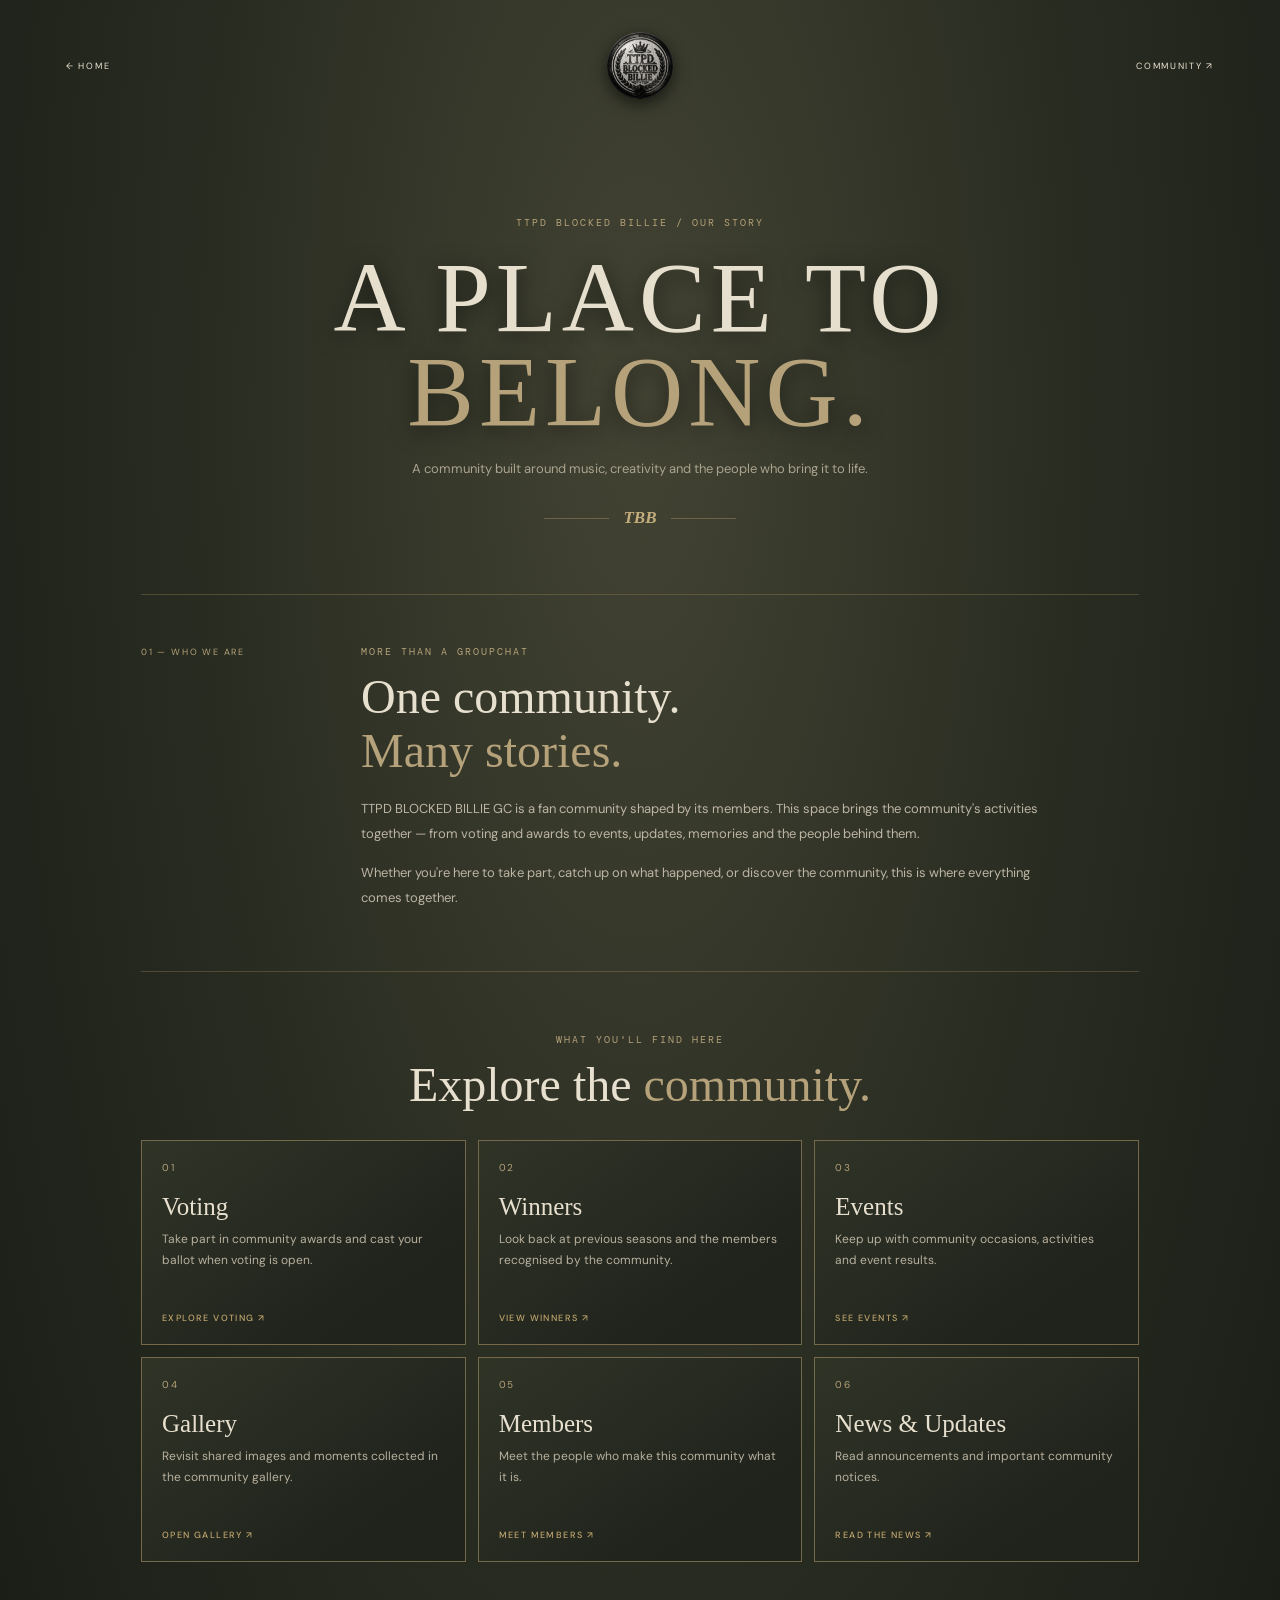
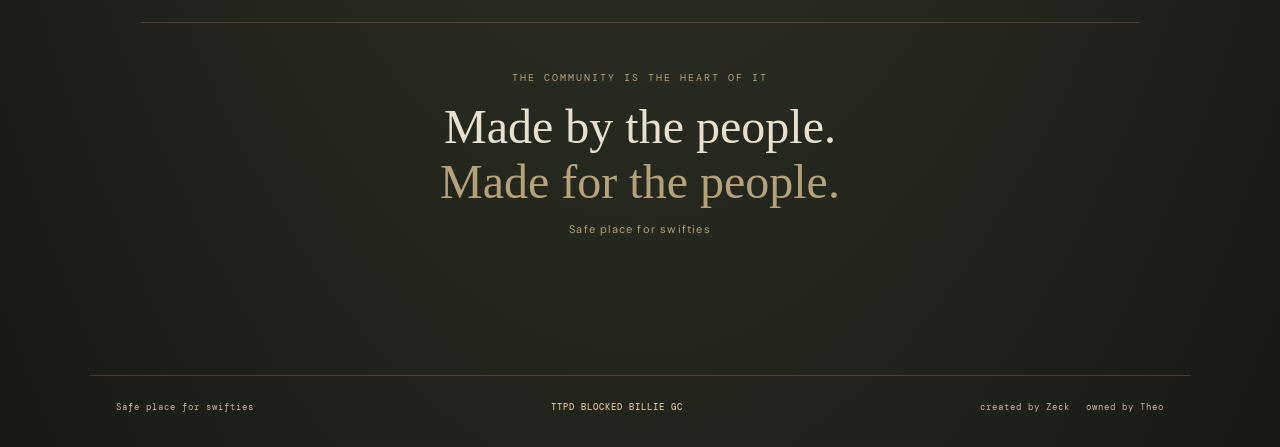
==== about.html @ 5ebf049f "Add files via upload" ====
<!doctype html>
<html lang="en">
<head>
  <meta charset="utf-8">
  <meta name="viewport" content="width=device-width, initial-scale=1">
  <meta name="description" content="About TTPD BLOCKED BILLIE GC.">
  <title>About Us — TTPD BLOCKED BILLIE</title>
  <link rel="stylesheet" href="styles.css">
  <link rel="stylesheet" href="homepage-preview.css">
  <link rel="stylesheet" href="about-page.css">
</head>
<body class="home-preview about-preview">
  <header class="home-topbar">
    <a class="back-home" href="index.html">← HOME</a>
    <a class="home-emblem" href="index.html" aria-label="TTPD BLOCKED BILLIE home"><img src="site-logo.png" alt="TTPD BLOCKED BILLIE logo" onerror="this.style.display='none';this.parentElement.parentElement.classList.add('logo-not-added')"><span class="logo-fallback">ADD LOGO</span></a>
    <a class="voting-top-link" href="members.html">COMMUNITY ↗</a>
  </header>

  <main class="about-shell">
    <section class="about-hero">
      <div class="home-kicker">TTPD BLOCKED BILLIE / OUR STORY</div>
      <h1>A PLACE TO<br><em>BELONG.</em></h1>
      <p class="about-lead">A community built around music, creativity and the people who bring it to life.</p>
      <div class="about-ornament"><span></span><b>TBB</b><span></span></div>
    </section>

    <section class="about-intro">
      <div class="about-side-label">01 — WHO WE ARE</div>
      <div class="about-copy">
        <span class="home-kicker">MORE THAN A GROUPCHAT</span>
        <h2>One community.<br><em>Many stories.</em></h2>
        <p>TTPD BLOCKED BILLIE GC is a fan community shaped by its members. This space brings the community's activities together — from voting and awards to events, updates, memories and the people behind them.</p>
        <p>Whether you're here to take part, catch up on what happened, or discover the community, this is where everything comes together.</p>
      </div>
    </section>

    <section class="about-values">
      <div class="about-values-heading">
        <span class="home-kicker">WHAT YOU'LL FIND HERE</span>
        <h2>Explore the <em>community.</em></h2>
      </div>
      <div class="about-value-grid">
        <a class="about-value-card" href="voting.html"><span>01</span><h3>Voting</h3><p>Take part in community awards and cast your ballot when voting is open.</p><b>EXPLORE VOTING ↗</b></a>
        <a class="about-value-card" href="winners.html"><span>02</span><h3>Winners</h3><p>Look back at previous seasons and the members recognised by the community.</p><b>VIEW WINNERS ↗</b></a>
        <a class="about-value-card" href="events.html"><span>03</span><h3>Events</h3><p>Keep up with community occasions, activities and event results.</p><b>SEE EVENTS ↗</b></a>
        <a class="about-value-card" href="gallery.html"><span>04</span><h3>Gallery</h3><p>Revisit shared images and moments collected in the community gallery.</p><b>OPEN GALLERY ↗</b></a>
        <a class="about-value-card" href="members.html"><span>05</span><h3>Members</h3><p>Meet the people who make this community what it is.</p><b>MEET MEMBERS ↗</b></a>
        <a class="about-value-card" href="news.html"><span>06</span><h3>News & Updates</h3><p>Read announcements and important community notices.</p><b>READ THE NEWS ↗</b></a>
      </div>
    </section>

    <section class="about-signoff">
      <span class="home-kicker">THE COMMUNITY IS THE HEART OF IT</span>
      <h2>Made by the people.<br><em>Made for the people.</em></h2>
      <p>Safe place for swifties</p>
    </section>
  </main>

  <footer class="home-footer">
    <p>Safe place for swifties</p>
    <strong>TTPD BLOCKED BILLIE GC</strong>
    <div><span>created by Zeck</span><span>owned by Theo</span></div>
  </footer>
</body>
</html>
---- styles.css ----
@import url('https://fonts.googleapis.com/css2?family=DM+Mono:wght@400;500&family=DM+Sans:wght@400;500;600;700&family=Playfair+Display:ital,wght@0,600;0,700;1,600;1,700&display=swap');
:root{--ink:#211d1d;--paper:#f4f0e9;--pink:#e9b9c2;--red:#8c3446;--muted:#817777;--line:#d8cec5;--dark:#211d20;--cream:#f8f3ec}
*{box-sizing:border-box}html{scroll-behavior:smooth}body{margin:0;background:var(--paper);color:var(--ink);font-family:'DM Sans',sans-serif}a{color:inherit;text-decoration:none}.site-header{height:76px;padding:0 6vw;display:flex;align-items:center;justify-content:space-between;border-bottom:1px solid var(--line);background:rgba(244,240,233,.94);position:sticky;top:0;z-index:10;backdrop-filter:blur(12px)}.brand{display:flex;align-items:center;gap:12px;font-size:12px;font-weight:700;letter-spacing:.13em}.brand-mark{width:34px;height:34px;display:grid;place-items:center;background:var(--red);color:white;font-family:'Playfair Display';font-size:15px;border-radius:50%}nav{display:flex;gap:28px;font-size:12px;font-weight:600}nav a:hover{color:var(--red)}.admin-link{color:var(--red)}.menu-toggle{display:none;background:none;border:0;font-size:23px}.hero{padding:115px 10vw 100px;min-height:570px;background:linear-gradient(115deg,rgba(33,29,32,.94),rgba(69,38,47,.88)),radial-gradient(circle at 80% 20%,#a86b79,#211d20);color:var(--cream);position:relative;overflow:hidden}.hero:after{content:"TBB";position:absolute;right:6vw;bottom:-100px;font-family:'Playfair Display';font-size:360px;color:rgba(255,255,255,.035);font-weight:700}.eyebrow{font-family:'DM Mono',monospace;font-size:10px;letter-spacing:.18em;color:var(--red);font-weight:500}.hero .eyebrow{color:#e9b9c2}.hero h1{font-family:'Playfair Display',serif;font-size:clamp(48px,7vw,92px);line-height:.98;max-width:900px;margin:25px 0}.hero h1 em{color:var(--pink);font-weight:600}.hero p{font-size:16px;line-height:1.7;max-width:520px;color:#e0d6d3}.hero-actions{display:flex;gap:12px;margin-top:32px}.button{border:0;padding:13px 20px;font:600 12px 'DM Sans';letter-spacing:.04em;cursor:pointer;display:inline-flex;align-items:center;justify-content:center}.button.primary{background:var(--red);color:white}.button.primary:hover{background:#6f2738}.button.secondary{border:1px solid var(--line);background:transparent;color:inherit}.hero .button.secondary{border-color:#89747a;color:white}.button.small{padding:9px 13px}.hero-note{margin-top:55px;color:#b9a9a8;font:10px 'DM Mono';letter-spacing:.08em}.section{padding:85px 10vw;border-bottom:1px solid var(--line)}.section-heading{display:flex;justify-content:space-between;align-items:end;gap:20px}.section h2{font:600 clamp(34px,4vw,52px) 'Playfair Display';margin:12px 0 0}.section-aside{font:10px 'DM Mono';color:var(--muted);letter-spacing:.08em}.section-intro{color:var(--muted);font-size:14px;line-height:1.7;max-width:650px;margin:17px 0 32px}.category-grid{display:grid;grid-template-columns:repeat(2,minmax(0,1fr));gap:14px;margin-bottom:22px}.category-card{padding:23px;background:#fffaf5;border:1px solid var(--line)}.category-card h3{font:600 21px 'Playfair Display';margin:0 0 15px}.nominee{display:flex;align-items:center;gap:10px;padding:10px 0;border-top:1px solid #eee5dd;font-size:13px;cursor:pointer}.nominee input{accent-color:var(--red)}.fine-print{font-size:10px;color:var(--muted);line-height:1.6;max-width:760px;margin-top:18px}.form-message{font-size:12px;color:var(--red);min-height:18px}.notice{padding:16px;background:#f0e2e3;color:#722d3d;font-size:13px}.hidden{display:none!important}.dark-section{background:var(--dark);color:var(--cream);border:0}.dark-section .eyebrow{color:var(--pink)}.dark-section .section-intro,.dark-section .section-aside{color:#b9adae}.event-grid{display:grid;grid-template-columns:repeat(3,minmax(0,1fr));gap:15px}.event-card{border:1px solid #55464a;padding:22px;background:#2b2529}.event-card h3{font:600 23px 'Playfair Display';margin:0 0 8px}.event-card p{color:#c5b7b7;font-size:12px}.event-card ul{padding-left:18px;font-size:12px;line-height:1.9}.member-grid{display:grid;grid-template-columns:repeat(3,minmax(0,1fr));gap:15px}.member-card{background:#fffaf5;border:1px solid var(--line);padding:22px;min-height:150px}.member-top{display:flex;align-items:center;gap:13px}.avatar{width:48px;height:48px;border-radius:50%;object-fit:cover;background:#e8d6d7;display:grid;place-items:center;color:var(--red);font:20px 'Playfair Display'}.member-card h3{font:600 20px 'Playfair Display';margin:0}.handle{font:10px 'DM Mono';color:var(--red);margin-top:4px}.member-card p{font-size:12px;color:var(--muted);line-height:1.6}.newsletter-section{display:grid;grid-template-columns:.9fr 1.1fr;gap:8vw;background:#eadfe0}.newsletter-section .section-intro{max-width:400px}.announcement-list{display:grid;gap:12px}.announcement{padding:19px 21px;background:#f8f3ec;border-left:3px solid var(--red)}.announcement time{font:10px 'DM Mono';color:var(--red)}.announcement h3{font:600 20px 'Playfair Display';margin:7px 0}.announcement p{font-size:12px;line-height:1.7;color:#655b5b;white-space:pre-wrap}.admin-section{background:#eee7df}.admin-panel{margin-top:25px;padding:25px;background:#faf7f1;border:1px solid var(--line)}.login-form{display:flex;gap:10px;flex-wrap:wrap}.admin-panel input,.admin-panel select,.admin-panel textarea{width:100%;padding:11px;border:1px solid var(--line);background:#fffdf9;font:12px 'DM Sans';margin:5px 0}.login-form input{width:auto;min-width:220px}.admin-grid{display:grid;grid-template-columns:repeat(2,minmax(0,1fr));gap:14px;margin-top:20px}.admin-card{padding:18px;background:white;border:1px solid var(--line)}.admin-card h3{font:600 19px 'Playfair Display';margin:0 0 12px}.admin-card form{display:grid;gap:5px}.admin-card textarea{min-height:90px;resize:vertical}.switch-line{display:flex;gap:10px;align-items:center;font-size:12px;margin:15px 0}.switch-line input{width:auto}.admin-top{display:flex;align-items:center;justify-content:space-between}footer{padding:25px 10vw;display:flex;justify-content:space-between;font:10px 'DM Mono';letter-spacing:.1em;color:var(--muted)}.muted{color:var(--muted);font-size:13px}
@media(max-width:760px){.site-header{padding:0 5vw}.menu-toggle{display:block}nav{display:none;position:absolute;top:75px;left:0;right:0;padding:20px 6vw;background:var(--paper);border-bottom:1px solid var(--line);flex-direction:column;gap:17px}nav.open{display:flex}.hero{padding:90px 7vw 75px;min-height:500px}.hero:after{font-size:200px;bottom:-45px}.section{padding:65px 7vw}.category-grid,.event-grid,.member-grid,.admin-grid,.newsletter-section{grid-template-columns:1fr}.section-heading{align-items:start;flex-direction:column;gap:10px}.login-form{display:grid}.login-form input{width:100%}footer{padding:22px 7vw;gap:12px;flex-direction:column}}
---- homepage-preview.css ----
@import url('https://fonts.googleapis.com/css2?family=DM+Mono:wght@400;500&family=DM+Sans:wght@400;500;600;700&family=Playfair+Display:ital,wght@0,500;0,600;1,500;1,600&display=swap');
:root{--olive:#292d22;--olive2:#34382a;--charcoal:#171914;--bronze:#a58d5c;--gold:#c0a66e;--cream:#e8e0cf;--muted:#aaa38f;--line:#76694a}
*{box-sizing:border-box}html{scroll-behavior:smooth}body.home-preview{margin:0;background:var(--charcoal);color:var(--cream);font-family:'DM Sans',sans-serif}body.home-preview a{color:inherit;text-decoration:none}body.home-preview button,body.home-preview input,body.home-preview textarea,body.home-preview select{font:inherit}.home-topbar{height:82px;max-width:1200px;margin:auto;padding:0 26px;display:flex;align-items:center;justify-content:space-between;position:relative;z-index:10}.home-emblem{position:absolute;left:50%;transform:translateX(-50%);display:grid;place-items:center;width:48px;height:48px;border:1px solid var(--gold);border-radius:50%;color:var(--gold);font:italic 17px Georgia,serif;letter-spacing:1px}.emblem-ring{display:grid;place-items:center;width:39px;height:39px;border:1px solid #a58d5c66;border-radius:50%}.back-home,.voting-top-link,.topbar-actions a{color:#c4b58f;font-size:9px;letter-spacing:1.7px}.topbar-actions{display:flex;gap:20px}.news-bell{border:1px solid #a58d5c77;background:#ffffff08;color:var(--gold);width:34px;height:34px;border-radius:50%;cursor:pointer}.home-shell{max-width:1100px;margin:auto;padding:18px 26px 72px}.home-intro{text-align:center;padding:28px 0 36px}.home-kicker{color:#b5a27a;font:10px 'DM Mono',monospace;letter-spacing:2px}.home-intro h1{font:500 clamp(55px,10vw,112px)/.9 Georgia,serif;letter-spacing:5px;margin:18px 0 13px;color:#e8e0cf;text-shadow:0 5px 28px #0008}.home-intro h1 span{color:#b5a27a}.home-intro p{color:var(--muted);font-size:13px;letter-spacing:1px}.home-up-next{display:grid;grid-template-columns:1.1fr .9fr;gap:25px;padding:25px 28px;margin:0 0 28px;background:linear-gradient(130deg,#34382a,#22251d);border:1px solid #8c7951;box-shadow:0 12px 30px #0003}.up-next-copy h2{font:500 32px Georgia,serif;margin:10px 0;color:#e8e0cf}.up-next-copy p{color:#bdb5a4;font-size:12px;line-height:1.7}.up-next-date{color:#c0a66e;font:11px 'DM Mono';letter-spacing:1px;margin:12px 0}.text-link{display:inline-block;color:#c0a66e;font:10px 'DM Mono';letter-spacing:1.3px;margin-top:8px}.home-countdown-wrap{border-left:1px solid #a58d5c55;padding-left:25px;display:flex;flex-direction:column;justify-content:center}.home-countdown-clock{display:flex;gap:10px;flex-wrap:wrap;margin-top:15px}.home-countdown-clock>div{min-width:55px;padding:10px 8px;text-align:center;background:#17191488;border:1px solid #76694a}.home-countdown-clock strong{display:block;color:#e8e0cf;font:24px Georgia,serif}.home-countdown-clock span{display:block;color:#b5a27a;font-size:8px;letter-spacing:1px}.home-event-list{margin:26px 0 30px}.home-section-label{display:flex;justify-content:space-between;color:#b5a27a;font:9px 'DM Mono';letter-spacing:1.5px;margin-bottom:12px}.home-events-grid{display:grid;grid-template-columns:repeat(3,minmax(0,1fr));gap:10px}.home-events-grid .event-card{padding:14px;background:#24271e;border:1px solid #665b41}.home-events-grid .event-card h3{font:19px Georgia,serif;color:#e8e0cf}.home-events-grid .event-card p{color:#aaa38f;font-size:11px;line-height:1.6}.home-photo-strip{display:grid;grid-template-columns:repeat(3,1fr);gap:9px;margin:30px 0 34px}.photo-tile{height:112px;display:flex;flex-direction:column;align-items:center;justify-content:center;gap:5px;border:1px solid #8a7956;background:linear-gradient(135deg,#4a4a35,#25291f);color:#d9cba9;letter-spacing:2px;font-size:9px}.photo-tile strong{font:20px Georgia,serif;letter-spacing:1px}.tile-two{background:linear-gradient(135deg,#3a3a31,#252720)}.tile-three{background:linear-gradient(135deg,#484033,#27251e)}.home-card-grid{display:grid;grid-template-columns:1fr 1fr 1fr;grid-template-rows:repeat(2,145px);gap:12px}.home-nav-card{position:relative;display:flex;flex-direction:column;justify-content:space-between;padding:20px;border:1px solid #76694a;background:linear-gradient(145deg,#303427,#20231c);transition:transform .2s,border-color .2s}.home-nav-card:hover{transform:translateY(-3px);border-color:#c0a66e}.home-nav-card span{color:#b5a27a;font:9px 'DM Mono';letter-spacing:1px}.home-nav-card strong{color:#e8e0cf;font:500 25px Georgia,serif;letter-spacing:1px}.home-nav-card i{position:absolute;right:18px;bottom:17px;color:#c0a66e;font-style:normal}.card-voting{grid-column:1/-1}.card-gallery{grid-row:span 2;grid-column:1}.card-about{grid-column:2}.card-admin{grid-column:3}.news-panel{position:fixed;z-index:20;top:0;left:0;bottom:0;width:min(440px,92vw);padding:25px;background:#20231c;border-right:1px solid #8c7951;box-shadow:15px 0 40px #0008;transform:translateX(-110%);transition:transform .25s;overflow:auto}.news-panel.open{transform:translateX(0)}.news-panel-head{display:flex;justify-content:space-between;align-items:center;margin-bottom:20px}.news-panel-head h2{font:23px Georgia,serif}.news-panel-head button{background:none;border:0;color:#d8c9a7;font-size:28px}.announcement-list{display:grid;gap:10px}.announcement{padding:15px;background:#2d3025;border-left:2px solid var(--bronze)}.announcement time{color:#b5a27a;font:9px 'DM Mono'}.announcement h3{font:19px Georgia,serif;margin:7px 0}.announcement p{color:#c1b9a7;font-size:12px;line-height:1.7;white-space:pre-line}.pinned-news-ticker{overflow:hidden;border:1px solid #9e885b77;background:#b49b6820;color:#dfd0aa}.pinned-news-track{display:flex;width:max-content;gap:48px;padding:11px 16px;animation:newsTicker 28s linear infinite}.pinned-news-track span{font-size:10px;letter-spacing:1.5px;text-transform:uppercase;white-space:nowrap}@keyframes newsTicker{to{transform:translateX(-50%)}}.home-footer{max-width:1100px;margin:auto;padding:25px 26px 34px;border-top:1px solid #76694a55;display:flex;align-items:center;justify-content:space-between;gap:14px;color:#aaa38f;font:9px 'DM Mono';letter-spacing:1px}.home-footer p{margin:0}.home-footer strong{color:#c0a66e;font-weight:500}.home-footer div{display:flex;gap:16px}.hidden{display:none!important}.muted{color:#aaa38f;font-size:12px;line-height:1.6}
@media(max-width:700px){.home-topbar{padding:0 15px;height:70px}.home-shell{padding:10px 15px 50px}.home-intro{padding:22px 0 30px}.home-intro h1{letter-spacing:2px}.home-up-next{grid-template-columns:1fr;padding:19px}.home-countdown-wrap{border-left:0;border-top:1px solid #a58d5c55;padding:17px 0 0}.home-events-grid{grid-template-columns:1fr}.home-card-grid{grid-template-columns:1fr 1fr;grid-template-rows:repeat(4,125px)}.card-voting{grid-column:1/-1}.card-gallery{grid-row:span 2;grid-column:1}.card-about{grid-column:2;grid-row:3}.card-admin{grid-column:2;grid-row:4}.home-footer{padding:22px 15px;flex-direction:column;text-align:center}.home-footer div{justify-content:center}.home-photo-strip .photo-tile{height:90px}.photo-tile strong{font-size:14px}.topbar-actions{gap:10px}.topbar-actions a{font-size:8px}}

/* Stage 19 visual corrections */
.home-emblem{width:64px;height:64px;border:0;background:transparent;box-shadow:none}
.home-emblem img{display:block;width:64px;height:64px;object-fit:contain;filter:drop-shadow(0 3px 7px #0009)}
.topbar-actions{gap:12px}
.topbar-actions a{display:inline-flex;align-items:center;justify-content:center;min-width:100px;min-height:38px;padding:0 17px;border:1px solid #a58d5c;border-radius:999px;background:linear-gradient(145deg,#34382a,#1b1e17);box-shadow:inset 0 1px #ffffff12,0 4px 12px #0005;color:#e8e0cf;font-size:10px;letter-spacing:1.5px}
.topbar-actions a:hover{border-color:#e0c58a;background:#494533}
.home-photo-strip{display:none!important}
.home-up-next{display:grid!important;grid-template-columns:1.1fr .9fr;gap:25px;margin:26px 0 34px;padding:24px 28px;background:linear-gradient(130deg,#34382a,#22251d);border:1px solid #8c7951}
.home-countdown-clock>div{min-width:76px;padding:12px 9px}
.home-countdown-clock strong{font-size:29px}
.home-card-grid{display:grid;grid-template-columns:1fr 1fr;grid-template-rows:150px 150px 150px;grid-template-areas:"vote vote" "winners events" "gallery about" "gallery admin";gap:12px}
.home-nav-card{min-height:145px}
.card-voting{grid-area:vote}
.card-winners{grid-area:winners}
.card-events{grid-area:events}
.card-gallery{grid-area:gallery;grid-column:auto;grid-row:auto}
.card-about{grid-area:about}
.card-admin{grid-area:admin}
.winners-hub-options{display:grid;grid-template-columns:repeat(2,minmax(0,1fr));gap:18px;max-width:900px;margin:0 auto 60px}
.winners-hub-card{min-height:220px;padding:26px;display:flex;flex-direction:column;justify-content:space-between;border:1px solid #8c7951;background:linear-gradient(145deg,#34382a,#20231c);box-shadow:0 12px 28px #0004;transition:transform .2s,border-color .2s}
.winners-hub-card:hover{transform:translateY(-4px);border-color:#d0b77e}
.winners-hub-card span{font:10px 'DM Mono',monospace;letter-spacing:1.5px;color:#c0a66e}
.winners-hub-card strong{font:500 clamp(22px,3vw,32px) Georgia,serif;color:#e8e0cf}
.winners-hub-card small{font-size:12px;color:#aaa38f;line-height:1.6}
@media(max-width:700px){
 .home-topbar{padding:0 14px}.home-emblem,.home-emblem img{width:52px;height:52px}
 .topbar-actions{gap:6px}.topbar-actions a{min-width:76px;padding:0 10px;font-size:8px}
 .home-up-next{grid-template-columns:1fr;padding:19px}.home-countdown-wrap{border-left:0;border-top:1px solid #a58d5c55;padding:16px 0 0}
 .home-card-grid{grid-template-columns:1fr 1fr;grid-template-rows:125px 125px 145px 125px;grid-template-areas:"vote vote" "winners events" "gallery about" "gallery admin";gap:8px}
 .home-nav-card{padding:13px}.home-nav-card strong{font-size:19px}
 .winners-hub-options{grid-template-columns:1fr}
}

/* Stage 20 — reference palette and exact card placement */
body.home-preview{
  --charcoal:#202319;--cream:#eee5d4;--gold:#c3a878;--bronze:#8e7650;--muted:#b7ad99;
  background:
    radial-gradient(ellipse at 50% 20%,#424333 0%,#292c21 48%,#171a14 100%);
  color:var(--cream);
}
.home-intro h1{color:#f0e6d5;text-shadow:0 5px 22px #0009}
.home-up-next{
  background:linear-gradient(135deg,#414333,#292c20 62%,#202319);
  border:1px solid #9c8964;box-shadow:inset 0 1px #ffffff12,0 15px 34px #0006;
  border-radius:22px;
}
.home-up-next .home-kicker,.home-countdown-clock span,.home-nav-card span{color:#d2bc91}
.home-countdown-clock>div{
  background:linear-gradient(145deg,#414333,#24271d);
  border:1px solid #9a8967;border-radius:13px;box-shadow:inset 0 1px #ffffff18,0 6px 14px #0005;
}
.home-countdown-clock strong{color:#f1e8d9}
.home-card-grid{
  display:grid;
  grid-template-columns:minmax(0,1fr) minmax(0,1fr);
  grid-template-rows:145px 145px 145px;
  grid-template-areas:
    "vote vote"
    "winners events"
    "gallery about"
    "gallery admin";
  gap:13px;
}
.home-nav-card{
  min-width:0;min-height:0;padding:20px 22px;border-radius:17px;
  border:1px solid #9b8966;color:#f2e8d7;
  box-shadow:inset 0 1px #ffffff18,0 9px 20px #0005;
}
.home-nav-card strong{color:#f1e7d7}
.home-nav-card span{color:#d7c29a}
.home-nav-card i{color:#f1dfbd}
.card-voting{grid-area:vote!important;grid-column:auto!important;grid-row:auto!important;background:linear-gradient(120deg,#641d2b,#3b101b 78%)}
.card-winners{grid-area:winners!important;grid-column:auto!important;grid-row:auto!important;background:linear-gradient(135deg,#173c63,#0c2340)}
.card-events{grid-area:events!important;grid-column:auto!important;grid-row:auto!important;background:linear-gradient(135deg,#1a4168,#0e2948)}
.card-gallery{grid-area:gallery!important;grid-column:auto!important;grid-row:auto!important;background:linear-gradient(145deg,#183f68,#0b2543)}
.card-about{grid-area:about!important;grid-column:auto!important;grid-row:auto!important;background:linear-gradient(135deg,#183b61,#102943)}
.card-admin{grid-area:admin!important;grid-column:auto!important;grid-row:auto!important;background:linear-gradient(135deg,#173756,#0d233b)}
.home-nav-card:hover{transform:translateY(-3px);border-color:#e0c58d;filter:brightness(1.12)}
.topbar-actions a{
  background:linear-gradient(145deg,#494a38,#24271d);border-color:#b29a6c;color:#f0e6d5;
  box-shadow:inset 0 1px #ffffff22,0 5px 13px #0006;
}
.home-emblem{width:68px;height:68px;border:0;border-radius:0;background:transparent}
.home-emblem img{width:68px;height:68px;object-fit:contain;filter:drop-shadow(0 5px 8px #0009)}
.home-footer{border-color:#9b896655;color:#c4b89f}
.home-footer strong{color:#d5bd8d}
@media(max-width:700px){
 .home-card-grid{
   grid-template-columns:minmax(0,1fr) minmax(0,1fr);
   grid-template-rows:120px 120px 140px 120px;
   grid-template-areas:"vote vote" "winners events" "gallery about" "gallery admin";
   gap:9px;
 }
 .home-nav-card{padding:14px;border-radius:13px}
 .home-nav-card strong{font-size:19px}
 .home-up-next{border-radius:17px}
}

.home-emblem{display:flex;align-items:center;justify-content:center}
.home-emblem img{display:block}
.home-emblem.logo-not-added{width:76px;height:58px;border:1px dashed #b29a6c;border-radius:8px;background:#282b20}
.home-emblem.logo-not-added .logo-fallback{display:block;color:#e0d2b5;font:9px "DM Mono",monospace;letter-spacing:1px}
.home-emblem .logo-fallback{display:none}

.local-preview-notice{max-width:1100px;margin:8px auto;padding:10px 16px;border:1px solid #b49a69;background:#4a3b26;color:#f2e6d2;font:11px "DM Mono",monospace;line-height:1.6}

/* Stage 21: precise navigation-card geometry and icon scale */
.home-card-grid{
 display:grid!important;
 grid-template-columns:minmax(0,1fr) minmax(0,1fr)!important;
 grid-template-rows:132px 132px 150px 132px!important;
 grid-template-areas:
  "vote vote"
  "winners events"
  "gallery about"
  "gallery admin"!important;
 gap:12px!important;
}
.home-nav-card{
 display:grid!important;
 grid-template-columns:76px minmax(0,1fr)!important;
 grid-template-rows:1fr auto!important;
 align-items:center!important;
 column-gap:16px!important;
 min-width:0!important;min-height:0!important;
 padding:18px 24px!important;
 border-radius:17px!important;
}
.home-nav-card>span{grid-column:1/-1;grid-row:1;align-self:start}
.home-nav-card>.nav-icon{grid-column:1;grid-row:1/3;align-self:center;justify-self:center;width:54px;height:54px;display:block;fill:none;stroke:#e7d8b9;stroke-width:2.5;stroke-linecap:round;stroke-linejoin:round;filter:drop-shadow(0 3px 3px #0008)}
.home-nav-card>strong{grid-column:2;grid-row:1/3;align-self:center;justify-self:start;font-size:clamp(20px,2.3vw,29px);line-height:1.05}
.home-nav-card>i{right:17px;bottom:14px}
.card-voting{grid-area:vote!important;background:linear-gradient(110deg,#651e2b,#3c101c 80%)!important}
.card-winners{grid-area:winners!important;background:linear-gradient(120deg,#15375d,#0b203b 85%)!important}
.card-events{grid-area:events!important;background:linear-gradient(120deg,#17436b,#0b2746 85%)!important}
.card-gallery{grid-area:gallery!important;background:linear-gradient(135deg,#163c64,#0b2542 85%)!important}
.card-about{grid-area:about!important;background:linear-gradient(120deg,#173d63,#0b2541 85%)!important}
.card-admin{grid-area:admin!important;background:linear-gradient(120deg,#15385b,#0b213b 85%)!important}
.card-voting>.nav-icon{width:58px;height:58px}
.home-emblem{width:118px!important;height:118px!important;top:50%;transform:translate(-50%,-50%)}
.home-emblem picture,.home-emblem img{display:block;width:100%;height:100%;object-fit:contain}
.home-emblem.logo-not-added{width:118px!important;height:78px!important;border:1px dashed #b29a6c;border-radius:10px;background:#282b20}
.home-emblem.logo-not-added .logo-fallback{display:block;color:#e0d2b5;font:10px "DM Mono",monospace;letter-spacing:1px}
.home-emblem .logo-fallback{display:none}
.home-intro{padding-top:10px!important;padding-bottom:28px!important}
.home-intro h1{font-size:clamp(42px,6vw,70px)!important;letter-spacing:3px!important;margin:8px 0 10px!important}
.home-topbar{height:132px!important}
.news-bell{width:48px!important;height:48px!important;display:grid;place-items:center;background:linear-gradient(145deg,#4b4a37,#25271e)!important;border:1px solid #b29a6c!important;border-radius:50%!important;box-shadow:0 5px 15px #0007!important}
.news-bell svg{width:24px;height:24px;fill:none;stroke:#e3d4b5;stroke-width:1.8;stroke-linecap:round;stroke-linejoin:round}
.floating-news{position:relative;z-index:12;width:min(100%,1200px);margin:0 auto 0;padding:0 18px;background:linear-gradient(90deg,#2c2d22,#494635,#2c2d22);border:0;border-top:1px solid #9b896655;border-bottom:1px solid #b29a6c88;color:#eadbbd;box-shadow:0 5px 14px #0004}
.floating-news .pinned-news-track{padding:9px 16px;gap:58px;animation-duration:24s}
.floating-news .pinned-news-track span{font:10px "DM Mono",monospace;letter-spacing:1.7px}
@media(max-width:700px){
 .home-topbar{height:105px!important;padding:0 12px!important}
 .home-emblem{width:86px!important;height:86px!important}
 .news-bell{width:40px!important;height:40px!important}
 .home-card-grid{grid-template-columns:minmax(0,1fr) minmax(0,1fr)!important;grid-template-rows:105px 105px 125px 105px!important;grid-template-areas:"vote vote" "winners events" "gallery about" "gallery admin"!important;gap:8px!important}
 .home-nav-card{grid-template-columns:48px minmax(0,1fr)!important;column-gap:8px!important;padding:12px!important;border-radius:13px!important}
 .home-nav-card>.nav-icon{width:38px;height:38px;stroke-width:2.4}
 .card-voting>.nav-icon{width:42px;height:42px}
 .home-nav-card>strong{font-size:clamp(15px,3.8vw,20px)!important;letter-spacing:.2px!important}
 .home-nav-card>span{font-size:7px!important;letter-spacing:.7px!important}
 .home-nav-card>i{right:9px;bottom:8px}
 .home-intro h1{font-size:clamp(36px,8vw,52px)!important}
}

/* Stage 22: use the user's uploaded logo file directly */
.home-emblem .uploaded-site-logo{
  display:block;
  width:100%;
  height:100%;
  max-width:100%;
  max-height:100%;
  object-fit:contain;
  border:0;
  background:transparent;
}
.home-emblem.logo-not-added .uploaded-site-logo{display:none}

/* Uploaded emblem asset: exact PNG filename, predictable sizing */
.home-emblem { display:flex; flex-direction:column; align-items:center; justify-content:center; }
.home-emblem .uploaded-site-logo,
.home-emblem > img { display:block; width:clamp(190px, 28vw, 330px); height:auto; max-height:310px; object-fit:contain; margin:0 auto; }
.home-emblem .logo-fallback { display:none; }
.home-emblem.logo-not-added .logo-fallback { display:block; }
.home-emblem.logo-not-added .uploaded-site-logo { display:none; }


/* Follow-up: keep the uploaded emblem correctly sized on every subpage. */
body.gallery-preview .home-topbar .home-emblem,
body.winners-preview .home-topbar .home-emblem,
body.voting-preview .home-topbar .home-emblem,
body.events-preview .home-topbar .home-emblem,
body.members-preview .home-topbar .home-emblem,
body.admins-preview .home-topbar .home-emblem,
body.news-preview .home-topbar .home-emblem,
body.about-preview .home-topbar .home-emblem,
body.admin-preview .home-topbar .home-emblem {
  width: 76px !important;
  height: 76px !important;
  min-width: 76px;
  max-width: 76px;
  top: 50%;
  transform: translate(-50%, -50%);
  overflow: visible;
}
body.gallery-preview .home-topbar .home-emblem img,
body.winners-preview .home-topbar .home-emblem img,
body.voting-preview .home-topbar .home-emblem img,
body.events-preview .home-topbar .home-emblem img,
body.members-preview .home-topbar .home-emblem img,
body.admins-preview .home-topbar .home-emblem img,
body.news-preview .home-topbar .home-emblem img,
body.about-preview .home-topbar .home-emblem img,
body.admin-preview .home-topbar .home-emblem img {
  width: 100% !important;
  height: 100% !important;
  max-height: 100% !important;
  object-fit: contain !important;
  margin: 0 !important;
}
---- about-page.css ----
/* About Us page — matching olive / bronze community identity. */
.about-preview { background:radial-gradient(ellipse at 50% 0%,rgba(173,150,103,.16),transparent 44%),#171914; }
.about-shell { max-width:1050px; margin:0 auto; padding:30px 26px 80px; }
.about-hero { text-align:center; padding:54px 0 66px; }
.about-hero h1 { color:#e7dfcd; font:500 clamp(54px,9vw,100px)/.94 Georgia,serif; letter-spacing:5px; margin:22px 0 18px; text-shadow:0 4px 22px #0008; }
.about-hero h1 em,.about-copy h2 em,.about-values-heading h2 em,.about-signoff h2 em { color:#b5a27a; font-style:normal; }
.about-lead { color:#aaa38f; font-size:13px; line-height:1.8; max-width:490px; margin:0 auto; }
.about-ornament { display:flex; align-items:center; justify-content:center; gap:14px; margin:28px auto 0; color:#c4ad7d; font:italic 17px Georgia,serif; }
.about-ornament span { width:65px; height:1px; background:#a58d5c77; }
.about-intro { display:grid; grid-template-columns:180px 1fr; gap:40px; border-top:1px solid #a58d5c55; border-bottom:1px solid #a58d5c55; padding:44px 0 48px; }
.about-side-label { color:#b5a27a; font-size:9px; letter-spacing:1.8px; padding-top:7px; }
.about-copy { max-width:680px; }
.about-copy h2,.about-values-heading h2 { color:#e8e0cf; font:500 clamp(32px,5vw,48px)/1.12 Georgia,serif; margin:10px 0 18px; }
.about-copy p { color:#bdb5a4; font-size:13px; line-height:1.95; margin:0 0 13px; }
.about-values { padding:55px 0 60px; }
.about-values-heading { text-align:center; margin-bottom:28px; }
.about-values-heading h2 { margin-bottom:0; }
.about-value-grid { display:grid; grid-template-columns:repeat(3,minmax(0,1fr)); gap:12px; }
.about-value-card { display:flex; flex-direction:column; min-height:205px; padding:20px; text-decoration:none; background:linear-gradient(145deg,#303427,#20231c 75%); border:1px solid #76694a; transition:transform .2s ease,border-color .2s ease; }
.about-value-card:hover { transform:translateY(-3px); border-color:#c0a66e; }
.about-value-card span { color:#b5a27a; font-size:10px; letter-spacing:1.5px; }
.about-value-card h3 { color:#e8e0cf; font:500 25px Georgia,serif; margin:19px 0 8px; }
.about-value-card p { color:#b8b09e; font-size:12px; line-height:1.75; margin:0 0 18px; }
.about-value-card b { color:#c0a66e; font-size:9px; letter-spacing:1.4px; font-weight:500; margin-top:auto; }
.about-signoff { text-align:center; padding:42px 15px 48px; border-top:1px solid #a58d5c55; }
.about-signoff h2 { color:#e8e0cf; font:500 clamp(32px,5vw,48px)/1.15 Georgia,serif; margin:13px 0; }
.about-signoff p { color:#b5a27a; font-size:11px; letter-spacing:1.2px; }
@media(max-width:700px) {
 .about-shell { padding:20px 15px 55px; }
 .about-hero { padding:40px 0 48px; }
 .about-hero h1 { letter-spacing:2px; }
 .about-intro { grid-template-columns:1fr; gap:16px; padding:30px 0 34px; }
 .about-value-grid { grid-template-columns:repeat(2,minmax(0,1fr)); }
 .about-value-card { min-height:205px; padding:15px; }
}
@media(max-width:430px) { .about-value-grid { grid-template-columns:1fr; } .about-value-card { min-height:170px; } }
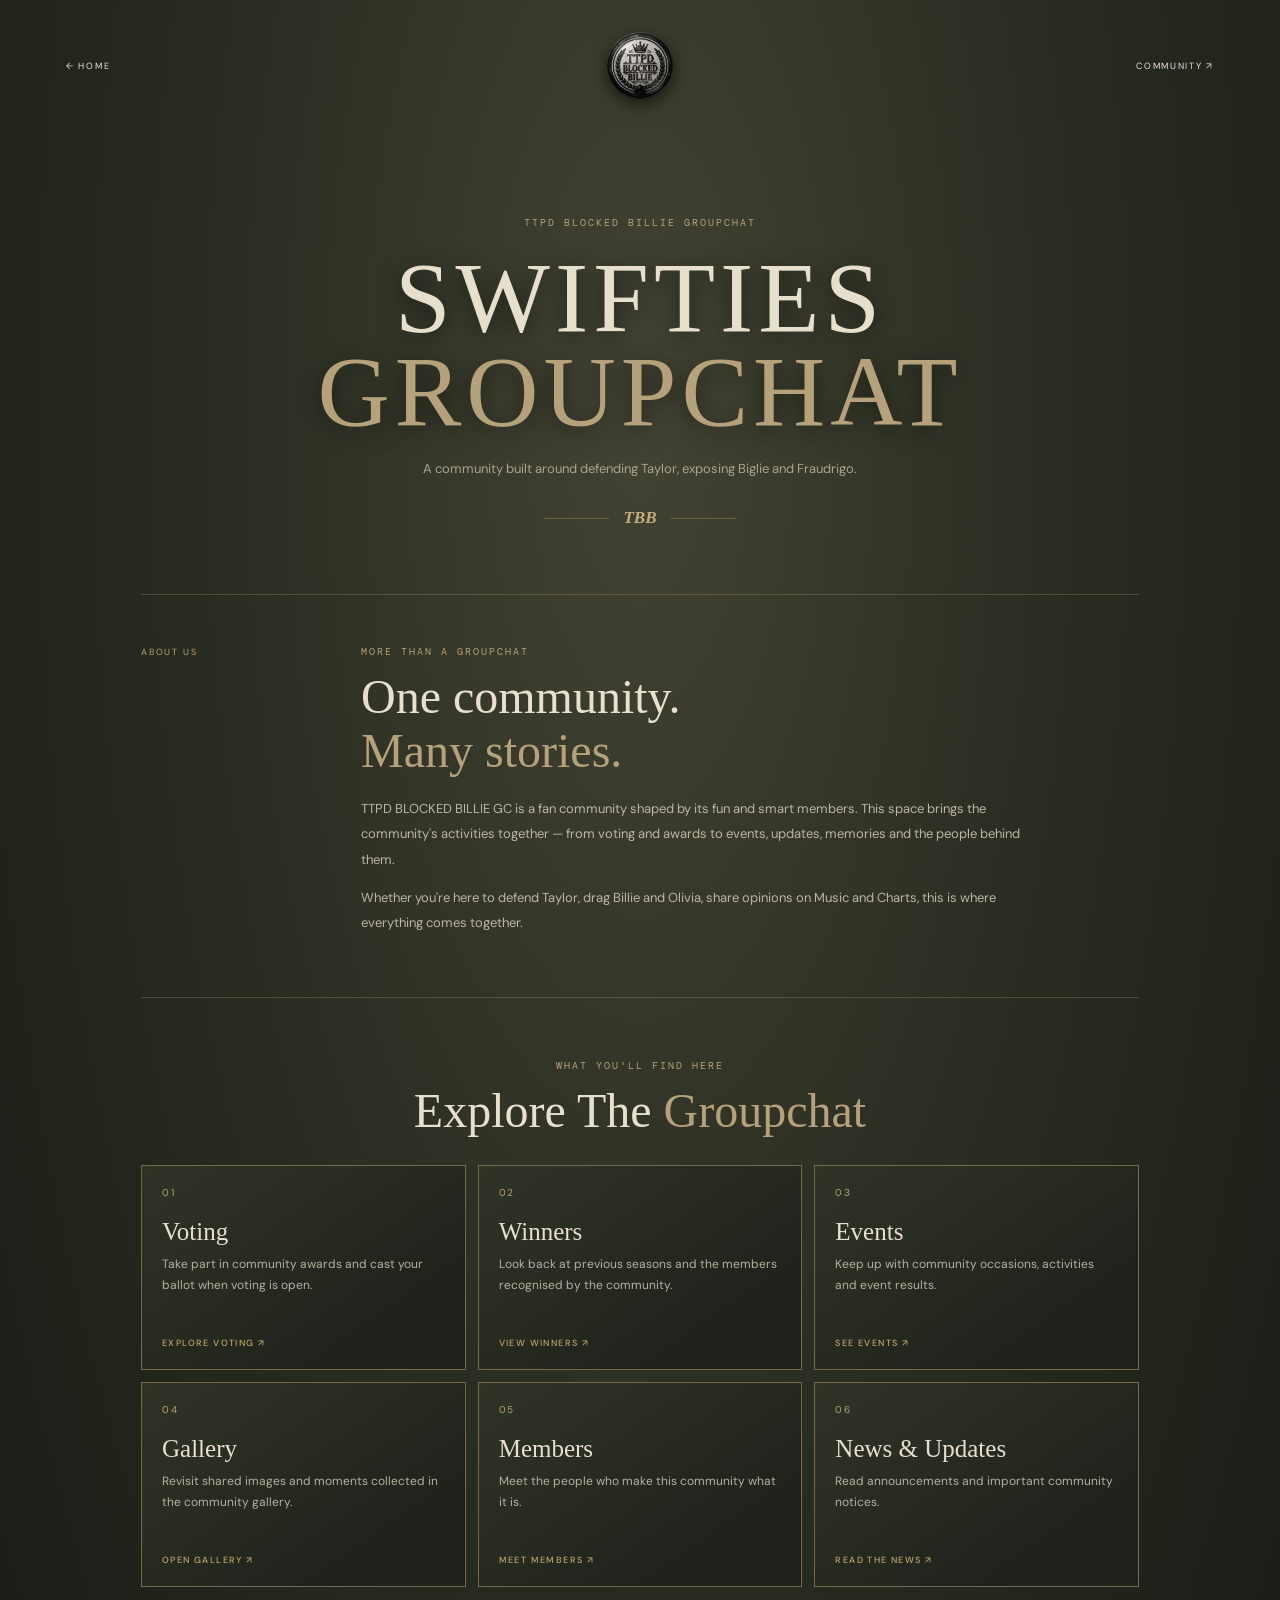
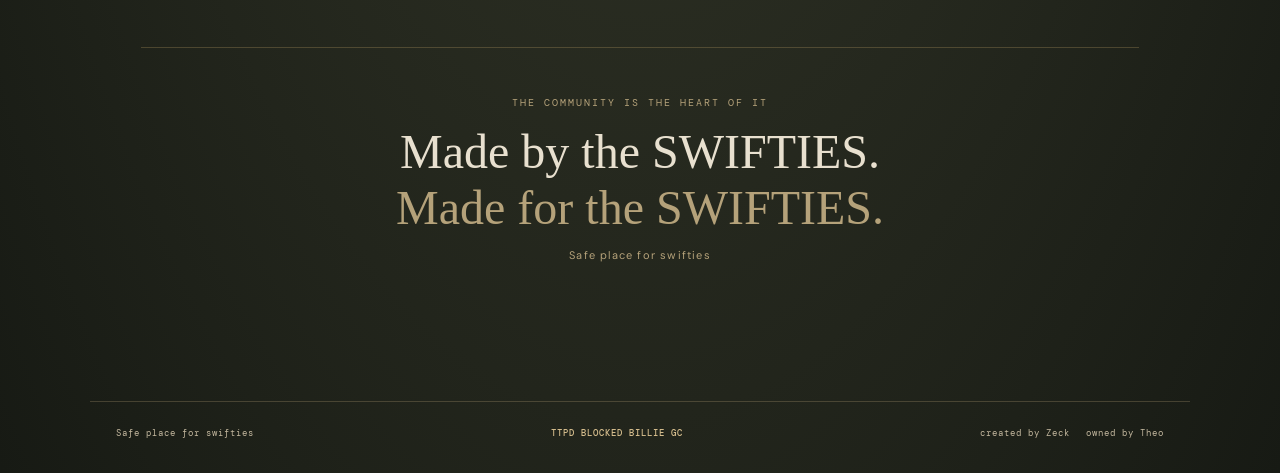
==== commit f0be70d6: "Update about.html" ====
--- a/about.html
+++ b/about.html
@@ -18,26 +18,26 @@
 
   <main class="about-shell">
     <section class="about-hero">
-      <div class="home-kicker">TTPD BLOCKED BILLIE / OUR STORY</div>
-      <h1>A PLACE TO<br><em>BELONG.</em></h1>
-      <p class="about-lead">A community built around music, creativity and the people who bring it to life.</p>
+      <div class="home-kicker">TTPD BLOCKED BILLIE GROUPCHAT</div>
+      <h1>SWIFTIES<br><em>GROUPCHAT</em></h1>
+      <p class="about-lead">A community built around defending Taylor, exposing Biglie and Fraudrigo.</p>
       <div class="about-ornament"><span></span><b>TBB</b><span></span></div>
     </section>
 
     <section class="about-intro">
-      <div class="about-side-label">01 — WHO WE ARE</div>
+      <div class="about-side-label">ABOUT US</div>
       <div class="about-copy">
         <span class="home-kicker">MORE THAN A GROUPCHAT</span>
         <h2>One community.<br><em>Many stories.</em></h2>
-        <p>TTPD BLOCKED BILLIE GC is a fan community shaped by its members. This space brings the community's activities together — from voting and awards to events, updates, memories and the people behind them.</p>
-        <p>Whether you're here to take part, catch up on what happened, or discover the community, this is where everything comes together.</p>
+        <p>TTPD BLOCKED BILLIE GC is a fan community shaped by its fun and smart members. This space brings the community's activities together — from voting and awards to events, updates, memories and the people behind them.</p>
+        <p>Whether you're here to defend Taylor, drag Billie and Olivia, share opinions on Music and Charts, this is where everything comes together.</p>
       </div>
     </section>
 
     <section class="about-values">
       <div class="about-values-heading">
         <span class="home-kicker">WHAT YOU'LL FIND HERE</span>
-        <h2>Explore the <em>community.</em></h2>
+        <h2>Explore The <em>Groupchat</em></h2>
       </div>
       <div class="about-value-grid">
         <a class="about-value-card" href="voting.html"><span>01</span><h3>Voting</h3><p>Take part in community awards and cast your ballot when voting is open.</p><b>EXPLORE VOTING ↗</b></a>
@@ -51,7 +51,7 @@
 
     <section class="about-signoff">
       <span class="home-kicker">THE COMMUNITY IS THE HEART OF IT</span>
-      <h2>Made by the people.<br><em>Made for the people.</em></h2>
+      <h2>Made by the SWIFTIES.<br><em>Made for the SWIFTIES.</em></h2>
       <p>Safe place for swifties</p>
     </section>
   </main>
--- a/homepage-preview.css
+++ b/homepage-preview.css
@@ -224,3 +224,457 @@
   object-fit: contain !important;
   margin: 0 !important;
 }
+
+/* Mobile-only homepage layout repair — desktop styling remains unchanged. */
+@media (max-width: 700px) {
+  .floating-news {
+    width: 100%;
+    max-width: 100%;
+    overflow: hidden;
+    margin: 0;
+    padding: 0;
+  }
+  .floating-news .pinned-news-track {
+    width: max-content;
+    max-width: none;
+    white-space: nowrap;
+  }
+  .home-topbar {
+    position: relative !important;
+    display: flex !important;
+    align-items: flex-end !important;
+    justify-content: space-between !important;
+    width: 100%;
+    height: 116px !important;
+    min-height: 116px;
+    padding: 0 14px 12px !important;
+    margin: 0;
+    gap: 8px;
+  }
+  .home-topbar .home-emblem {
+    position: absolute !important;
+    left: 50% !important;
+    top: 5px !important;
+    bottom: auto !important;
+    width: 68px !important;
+    height: 68px !important;
+    min-width: 68px !important;
+    max-width: 68px !important;
+    margin: 0 !important;
+    transform: translateX(-50%) !important;
+    z-index: 3;
+  }
+  .home-topbar .home-emblem img,
+  .home-topbar .home-emblem > img,
+  .home-topbar .home-emblem .uploaded-site-logo {
+    display: block !important;
+    width: 100% !important;
+    height: 100% !important;
+    max-width: 100% !important;
+    max-height: 100% !important;
+    object-fit: contain !important;
+    margin: 0 !important;
+  }
+  .home-topbar .news-bell {
+    flex: 0 0 42px;
+    width: 42px !important;
+    height: 42px !important;
+    margin: 0;
+  }
+  .home-topbar .topbar-actions {
+    display: flex !important;
+    flex: 0 1 auto;
+    align-items: center;
+    justify-content: flex-end;
+    gap: 7px !important;
+    margin-left: auto;
+    min-width: 0;
+  }
+  .home-topbar .topbar-actions a {
+    min-width: 0 !important;
+    min-height: 36px !important;
+    padding: 0 11px !important;
+    white-space: nowrap;
+    font-size: 8px !important;
+    letter-spacing: 1px !important;
+  }
+  .home-shell {
+    width: 100%;
+    max-width: 100%;
+    padding: 12px 14px 34px !important;
+    margin: 0 auto;
+  }
+  .home-intro {
+    padding: 16px 0 22px !important;
+    text-align: center;
+  }
+  .home-intro h1 {
+    font-size: clamp(36px, 10vw, 48px) !important;
+    line-height: 1 !important;
+    letter-spacing: 1.5px !important;
+    margin: 8px 0 !important;
+  }
+  .home-intro p {
+    margin: 7px 0 0;
+    font-size: 11px;
+  }
+  .home-up-next {
+    display: grid !important;
+    grid-template-columns: minmax(0, 1fr) !important;
+    width: 100%;
+    min-width: 0;
+    gap: 15px !important;
+    margin: 0 0 18px !important;
+    padding: 17px !important;
+    border-radius: 16px !important;
+  }
+  .up-next-copy { min-width: 0; }
+  .up-next-copy h2 {
+    font-size: 23px !important;
+    line-height: 1.15;
+    overflow-wrap: anywhere;
+  }
+  .up-next-copy p {
+    font-size: 11px;
+    line-height: 1.55;
+  }
+  .home-countdown-wrap {
+    display: block !important;
+    min-width: 0;
+    border-left: 0 !important;
+    border-top: 1px solid #a58d5c66;
+    padding: 13px 0 0 !important;
+  }
+  .home-countdown-clock {
+    display: grid !important;
+    grid-template-columns: repeat(4, minmax(0, 1fr));
+    gap: 6px !important;
+    width: 100%;
+    margin-top: 10px !important;
+  }
+  .home-countdown-clock > div {
+    min-width: 0 !important;
+    padding: 9px 3px !important;
+    border-radius: 10px;
+  }
+  .home-countdown-clock strong { font-size: 21px !important; }
+  .home-countdown-clock span { font-size: 7px !important; letter-spacing: .6px; }
+  .home-card-grid {
+    display: grid !important;
+    grid-template-columns: repeat(2, minmax(0, 1fr)) !important;
+    grid-template-rows: 118px 132px 132px 118px !important;
+    grid-template-areas:
+      "vote vote"
+      "winners events"
+      "gallery about"
+      "admin admin" !important;
+    gap: 9px !important;
+    width: 100%;
+    min-width: 0;
+    margin: 0 !important;
+  }
+  .home-nav-card {
+    display: grid !important;
+    grid-template-columns: 42px minmax(0, 1fr) !important;
+    grid-template-rows: 18px minmax(0, 1fr) !important;
+    align-items: center !important;
+    column-gap: 9px !important;
+    min-width: 0 !important;
+    min-height: 0 !important;
+    height: 100%;
+    padding: 12px !important;
+    border-radius: 13px !important;
+    overflow: hidden;
+  }
+  .home-nav-card > span {
+    grid-column: 1 / -1 !important;
+    grid-row: 1 !important;
+    align-self: start !important;
+    font-size: 7px !important;
+    letter-spacing: .8px !important;
+    white-space: nowrap;
+  }
+  .home-nav-card > .nav-icon {
+    grid-column: 1 !important;
+    grid-row: 2 !important;
+    align-self: center !important;
+    justify-self: center !important;
+    width: 36px !important;
+    height: 36px !important;
+    max-width: 100%;
+  }
+  .home-nav-card > strong {
+    grid-column: 2 !important;
+    grid-row: 2 !important;
+    align-self: center !important;
+    justify-self: start !important;
+    min-width: 0;
+    font-size: clamp(14px, 3.7vw, 18px) !important;
+    line-height: 1.08 !important;
+    letter-spacing: 0 !important;
+    overflow-wrap: anywhere;
+  }
+  .home-nav-card > i {
+    right: 9px !important;
+    bottom: 7px !important;
+    font-size: 12px;
+  }
+  .card-voting { grid-area: vote !important; }
+  .card-winners { grid-area: winners !important; }
+  .card-events { grid-area: events !important; }
+  .card-gallery { grid-area: gallery !important; }
+  .card-about { grid-area: about !important; }
+  .card-admin { grid-area: admin !important; }
+  .card-voting > .nav-icon { width: 42px !important; height: 42px !important; }
+  .home-footer {
+    width: 100%;
+    padding: 22px 14px 28px !important;
+    flex-direction: column !important;
+    align-items: center !important;
+    justify-content: center;
+    gap: 12px !important;
+    text-align: center;
+    line-height: 1.6;
+  }
+  .home-footer div {
+    display: flex;
+    flex-wrap: wrap;
+    justify-content: center;
+    gap: 8px 14px !important;
+  }
+}
+
+@media (max-width: 360px) {
+  .home-topbar .topbar-actions a { padding: 0 8px !important; font-size: 7px !important; }
+  .home-nav-card { padding: 10px !important; column-gap: 6px !important; }
+  .home-nav-card > .nav-icon { width: 31px !important; height: 31px !important; }
+  .home-nav-card > strong { font-size: 14px !important; }
+}
+
+
+/* FINAL mobile order: logo/bell -> GROUPCHAT -> Admins/Members ->
+   countdown -> all six destination cards. */
+@media (max-width:700px) {
+  .home-topbar {
+    height:88px !important;
+    min-height:88px !important;
+    padding:0 14px !important;
+    display:block !important;
+    position:relative !important;
+  }
+  .home-topbar .news-bell {
+    position:absolute !important;
+    left:14px !important;
+    top:20px !important;
+    width:42px !important;
+    height:42px !important;
+    z-index:6 !important;
+  }
+  .home-topbar .home-emblem {
+    position:absolute !important;
+    left:50% !important;
+    top:8px !important;
+    bottom:auto !important;
+    width:70px !important;
+    height:70px !important;
+    transform:translateX(-50%) !important;
+    z-index:5 !important;
+  }
+  .home-topbar .topbar-actions { display:none !important; }
+
+  .home-shell {
+    display:flex !important;
+    flex-direction:column !important;
+    align-items:stretch !important;
+    width:100% !important;
+    max-width:100% !important;
+    padding:8px 14px 30px !important;
+    gap:0 !important;
+  }
+  .home-intro {
+    display:block !important;
+    order:1 !important;
+    width:100% !important;
+    padding:8px 0 10px !important;
+    margin:0 !important;
+    text-align:center !important;
+  }
+  .home-intro .home-kicker { font-size:8px !important; }
+  .home-intro h1 {
+    display:block !important;
+    margin:7px 0 !important;
+    font-size:clamp(38px,10vw,48px) !important;
+    line-height:1 !important;
+    letter-spacing:1.5px !important;
+  }
+  .home-intro p { display:block !important; margin:5px 0 0 !important; font-size:10px !important; }
+
+  .home-community-actions {
+    display:flex !important;
+    order:2 !important;
+    position:static !important;
+    width:100% !important;
+    flex:0 0 auto !important;
+    justify-content:center !important;
+    align-items:center !important;
+    gap:12px !important;
+    margin:8px 0 16px !important;
+  }
+  .home-community-actions a {
+    display:flex !important;
+    align-items:center !important;
+    justify-content:center !important;
+    min-width:112px !important;
+    min-height:40px !important;
+    padding:0 16px !important;
+    border:1px solid #a58d5c !important;
+    border-radius:999px !important;
+    background:linear-gradient(145deg,#34382a,#1b1e17) !important;
+    color:#e0d2b5 !important;
+    font-size:9px !important;
+    letter-spacing:1.3px !important;
+    white-space:nowrap !important;
+  }
+
+  .home-up-next {
+    display:grid !important;
+    order:3 !important;
+    position:static !important;
+    inset:auto !important;
+    float:none !important;
+    clear:both !important;
+    transform:none !important;
+    grid-template-columns:minmax(0,1fr) !important;
+    width:100% !important;
+    min-width:0 !important;
+    height:auto !important;
+    min-height:0 !important;
+    margin:0 0 16px !important;
+    padding:16px !important;
+    gap:10px !important;
+    border-radius:15px !important;
+    box-sizing:border-box !important;
+    z-index:auto !important;
+  }
+  .up-next-copy { display:block !important; min-width:0 !important; }
+  .up-next-copy h2 { font-size:23px !important; line-height:1.15 !important; margin:8px 0 !important; }
+  .up-next-copy p { font-size:11px !important; line-height:1.5 !important; }
+  .up-next-date { margin:8px 0 !important; font-size:10px !important; }
+  .home-countdown-wrap {
+    display:flex !important;
+    flex-direction:column !important;
+    min-width:0 !important;
+    border-left:0 !important;
+    border-top:1px solid #a58d5c66 !important;
+    padding:11px 0 0 !important;
+  }
+  .home-countdown-clock {
+    display:grid !important;
+    grid-template-columns:repeat(4,minmax(0,1fr)) !important;
+    gap:6px !important;
+    width:100% !important;
+    margin-top:8px !important;
+  }
+  .home-countdown-clock > div {
+    display:block !important;
+    min-width:0 !important;
+    padding:8px 2px !important;
+    text-align:center !important;
+    box-sizing:border-box !important;
+  }
+  .home-countdown-clock strong { display:block !important; font-size:20px !important; }
+  .home-countdown-clock span { display:block !important; font-size:7px !important; }
+
+  .home-card-grid {
+    display:grid !important;
+    order:4 !important;
+    position:static !important;
+    inset:auto !important;
+    float:none !important;
+    clear:both !important;
+    transform:none !important;
+    grid-template-columns:repeat(2,minmax(0,1fr)) !important;
+    grid-template-rows:112px 124px 124px 112px !important;
+    grid-template-areas:"vote vote" "winners events" "gallery about" "admin admin" !important;
+    gap:9px !important;
+    width:100% !important;
+    min-width:0 !important;
+    height:auto !important;
+    margin:0 !important;
+    z-index:auto !important;
+  }
+  .home-nav-card {
+    position:relative !important;
+    display:grid !important;
+    grid-template-columns:40px minmax(0,1fr) !important;
+    grid-template-rows:17px minmax(0,1fr) !important;
+    align-items:center !important;
+    column-gap:9px !important;
+    width:auto !important;
+    height:100% !important;
+    min-height:0 !important;
+    box-sizing:border-box !important;
+    padding:11px !important;
+    overflow:hidden !important;
+  }
+  .home-nav-card > span { grid-column:1/-1 !important; grid-row:1 !important; font-size:7px !important; white-space:nowrap !important; }
+  .home-nav-card > .nav-icon { grid-column:1 !important; grid-row:2 !important; width:35px !important; height:35px !important; }
+  .home-nav-card > strong { grid-column:2 !important; grid-row:2 !important; font-size:clamp(14px,3.7vw,18px) !important; line-height:1.08 !important; overflow-wrap:anywhere !important; }
+  .home-nav-card > i { right:8px !important; bottom:6px !important; }
+  .card-voting { grid-area:vote !important; }
+  .card-winners { grid-area:winners !important; }
+  .card-events { grid-area:events !important; }
+  .card-gallery { grid-area:gallery !important; }
+  .card-about { grid-area:about !important; }
+  .card-admin { grid-area:admin !important; }
+  .home-footer { margin-top:0 !important; }
+}
+@media (max-width: 700px) {
+  .home-card-grid {
+    background: transparent !important;
+  }
+
+  .home-shell {
+    background: #25281f !important;
+  }
+}
+/* MOBILE — ADMINS & MEMBERS SECTION */
+@media (max-width: 700px) {
+
+  /* Change the entire section background */
+  .home-community-actions {
+    background: #25281f !important;
+    background-color: #25281f !important;
+    padding: 24px 12px !important;
+    margin: 8px 0 16px !important;
+    border: 1px solid #8b7952 !important;
+    border-radius: 0 !important;
+    box-shadow: none !important;
+    gap: 16px !important;
+  }
+
+  /* ADMINS — maroon */
+  .home-community-actions a:first-child {
+    background: linear-gradient(135deg, #702536, #3b1020) !important;
+    border: 1px solid #a58d68 !important;
+    color: #eee2c9 !important;
+  }
+
+  /* MEMBERS — dark blue */
+  .home-community-actions a:last-child {
+    background: linear-gradient(135deg, #183c60, #0b2039) !important;
+    border: 1px solid #a58d68 !important;
+    color: #eee2c9 !important;
+  }
+
+  /* Keep both buttons consistent */
+  .home-community-actions a {
+    min-width: 145px !important;
+    min-height: 58px !important;
+    border-radius: 14px !important;
+    font-size: 11px !important;
+    font-weight: 600 !important;
+    letter-spacing: 2px !important;
+    box-shadow: 0 8px 20px rgba(0,0,0,.25) !important;
+  }
+}
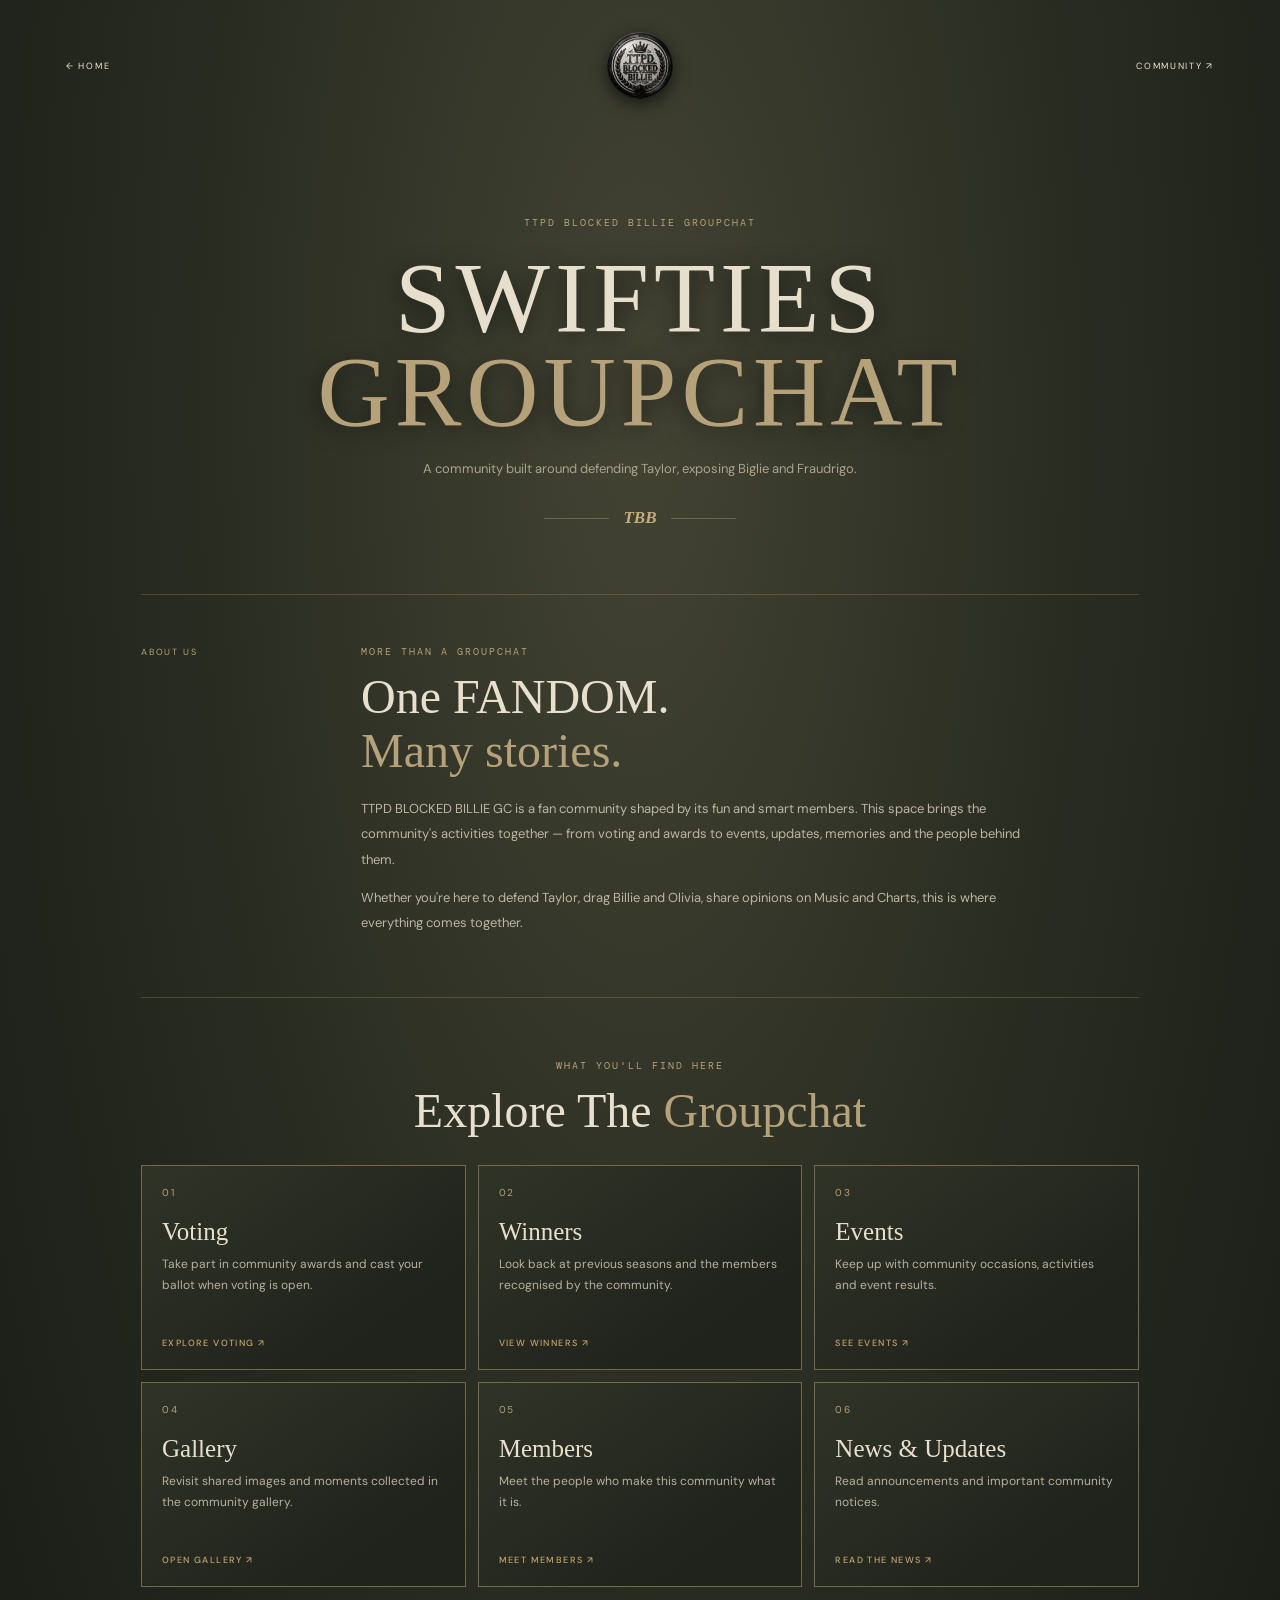
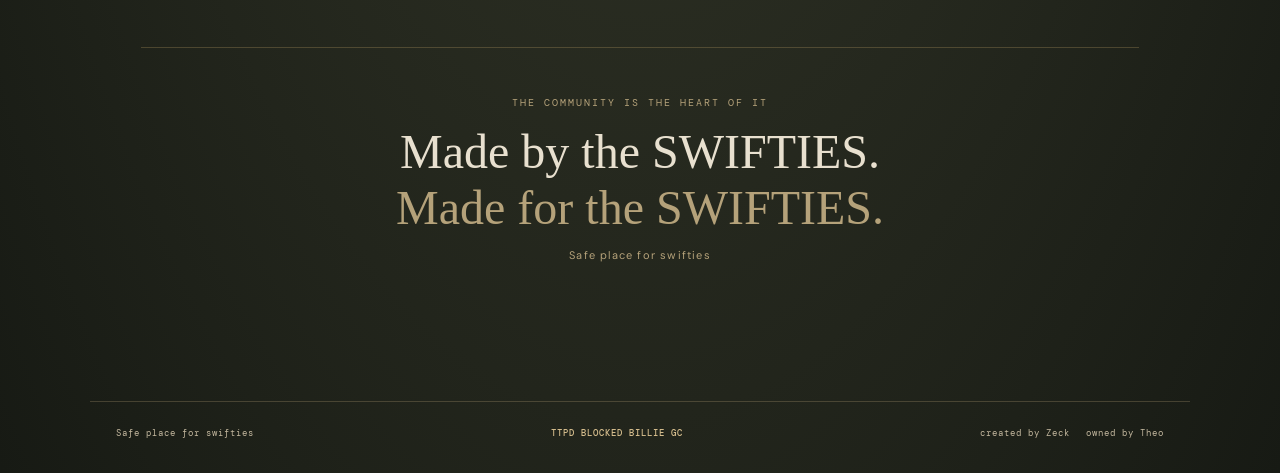
==== commit e43defc2: "Update about.html" ====
--- a/about.html
+++ b/about.html
@@ -28,7 +28,7 @@
       <div class="about-side-label">ABOUT US</div>
       <div class="about-copy">
         <span class="home-kicker">MORE THAN A GROUPCHAT</span>
-        <h2>One community.<br><em>Many stories.</em></h2>
+        <h2>One FANDOM.<br><em>Many stories.</em></h2>
         <p>TTPD BLOCKED BILLIE GC is a fan community shaped by its fun and smart members. This space brings the community's activities together — from voting and awards to events, updates, memories and the people behind them.</p>
         <p>Whether you're here to defend Taylor, drag Billie and Olivia, share opinions on Music and Charts, this is where everything comes together.</p>
       </div>
